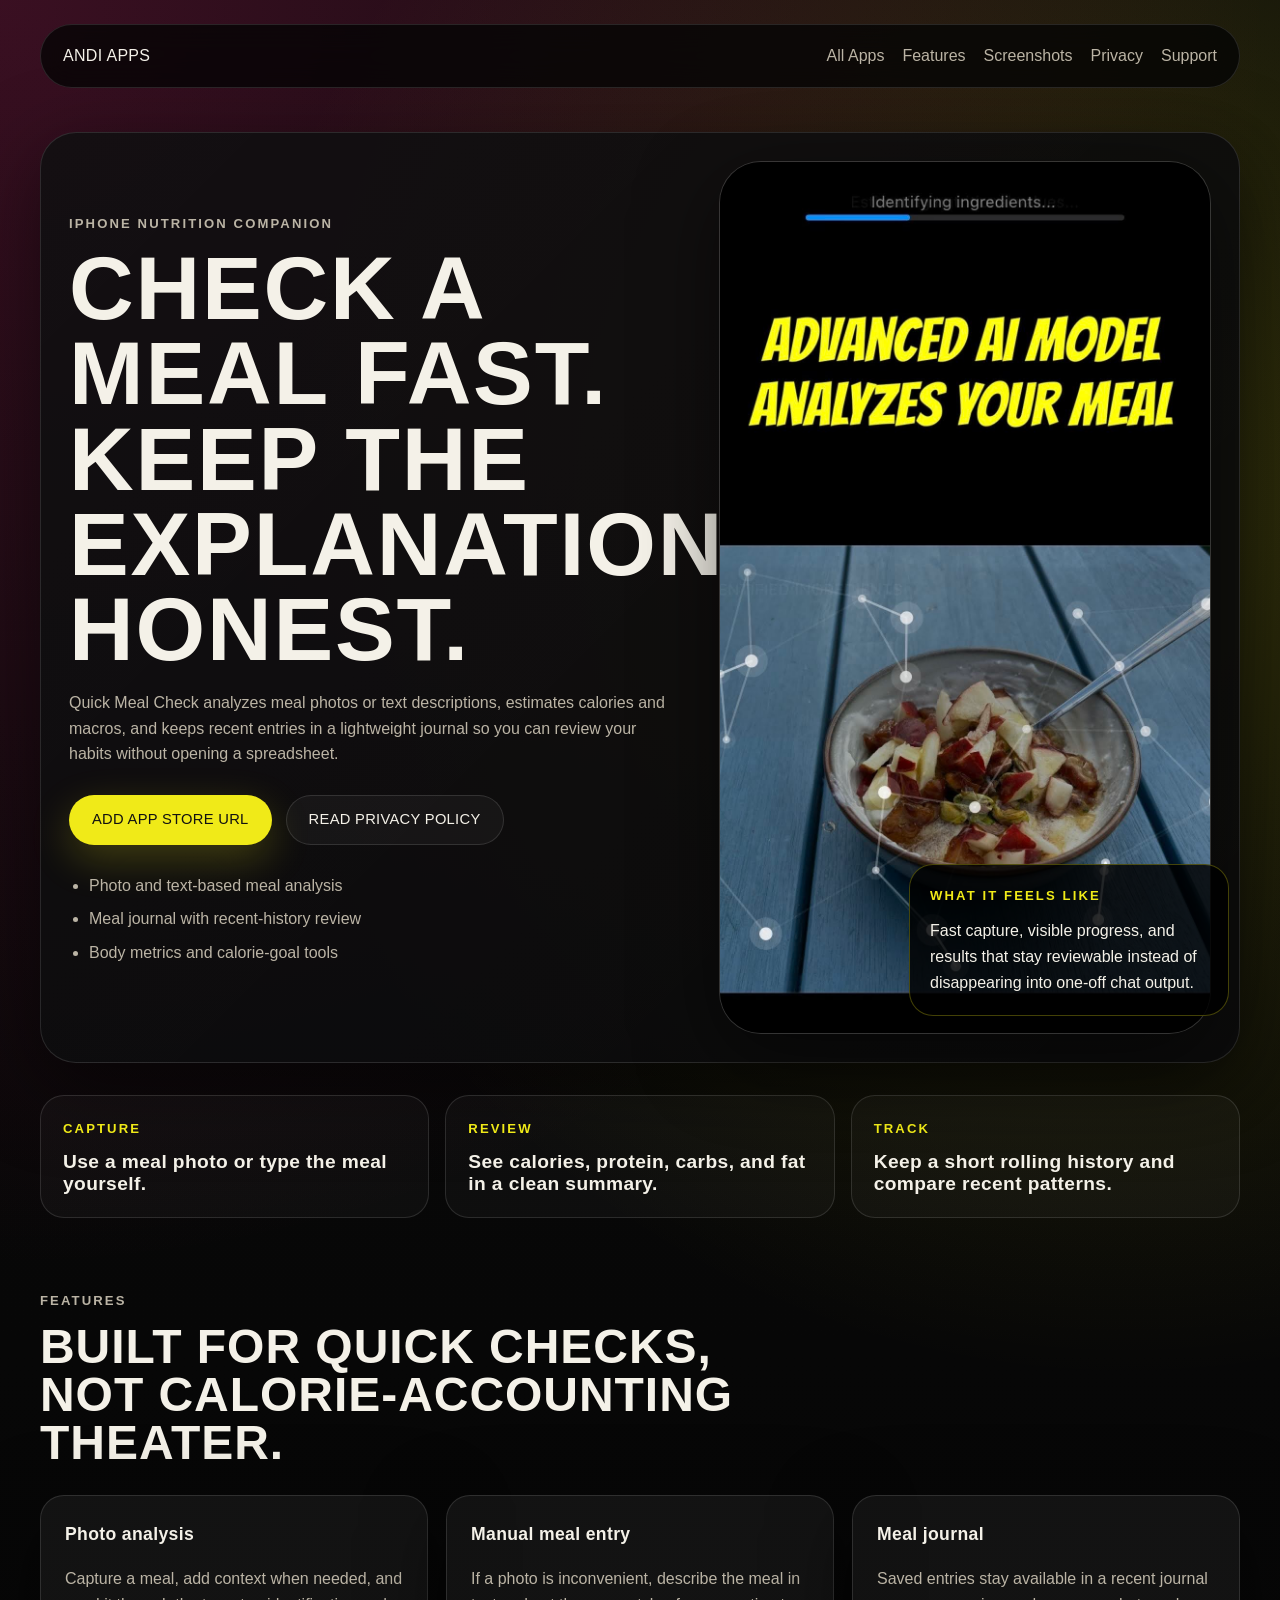
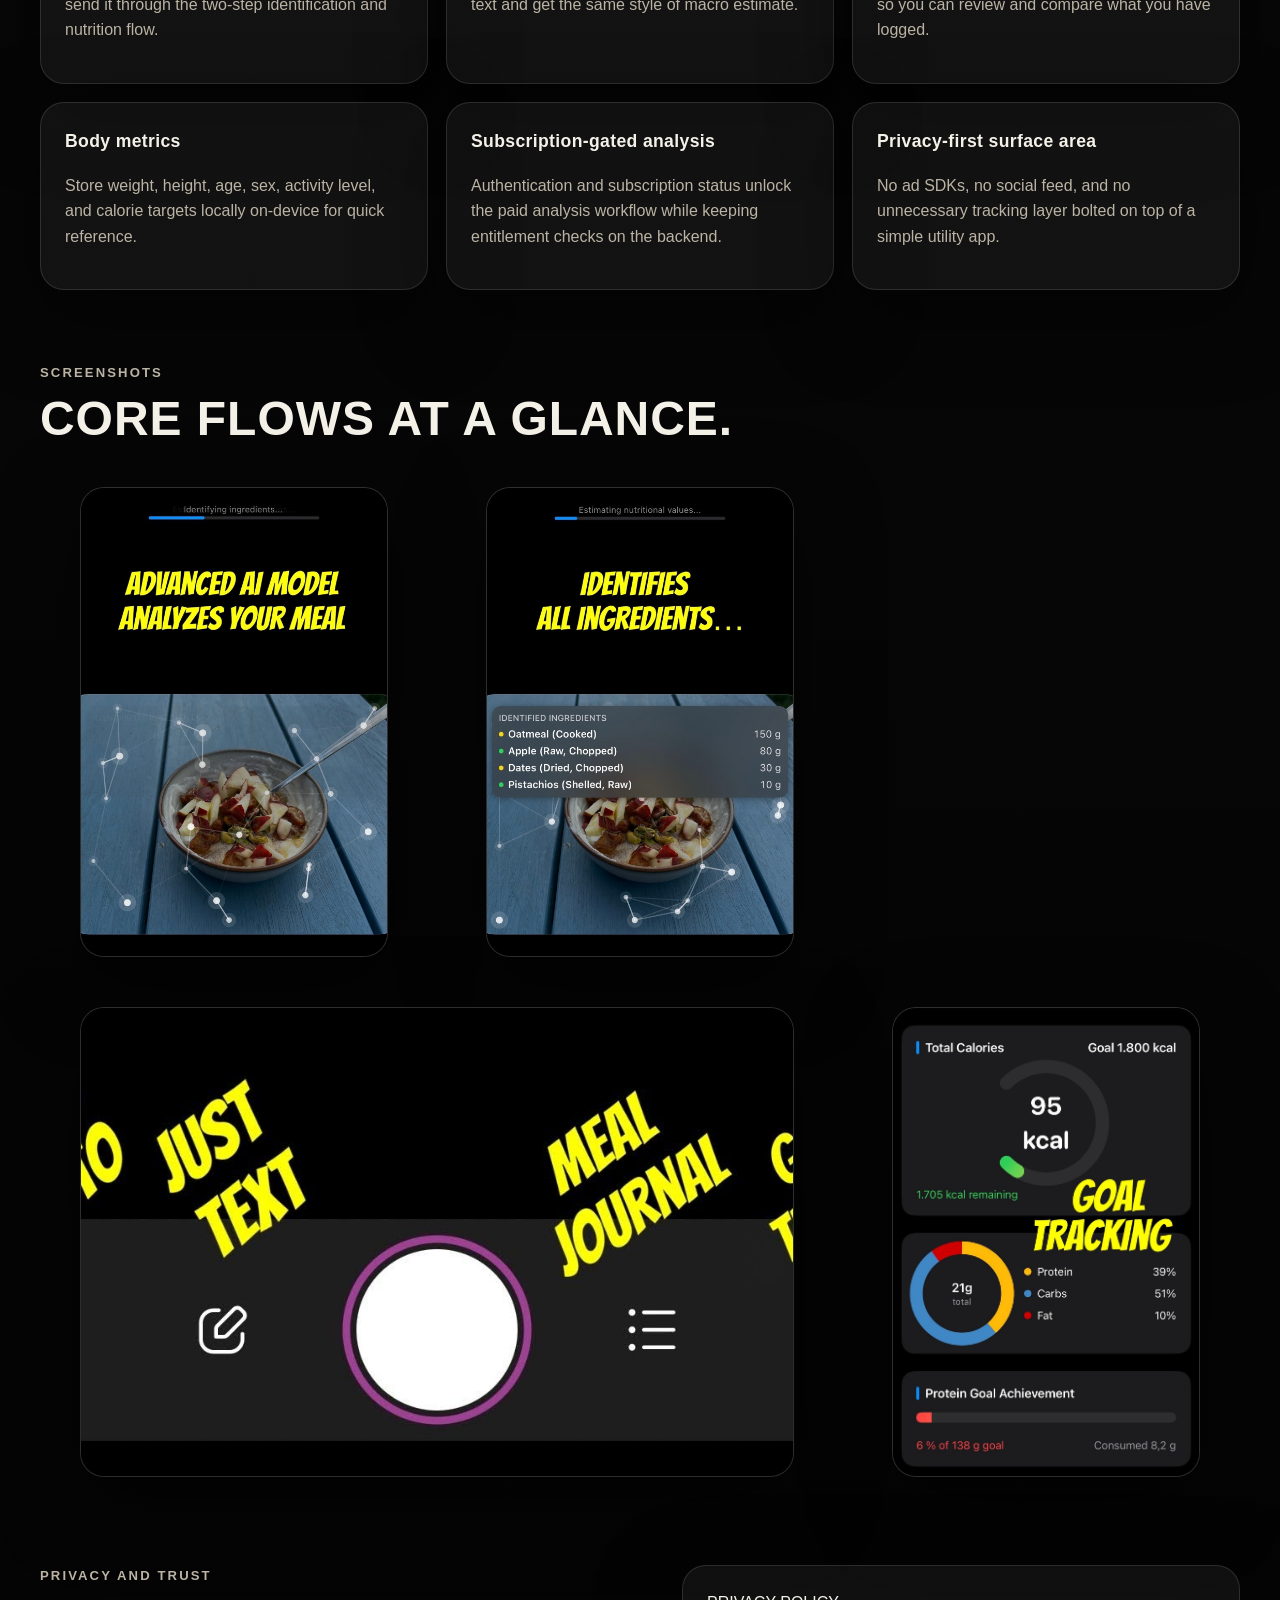
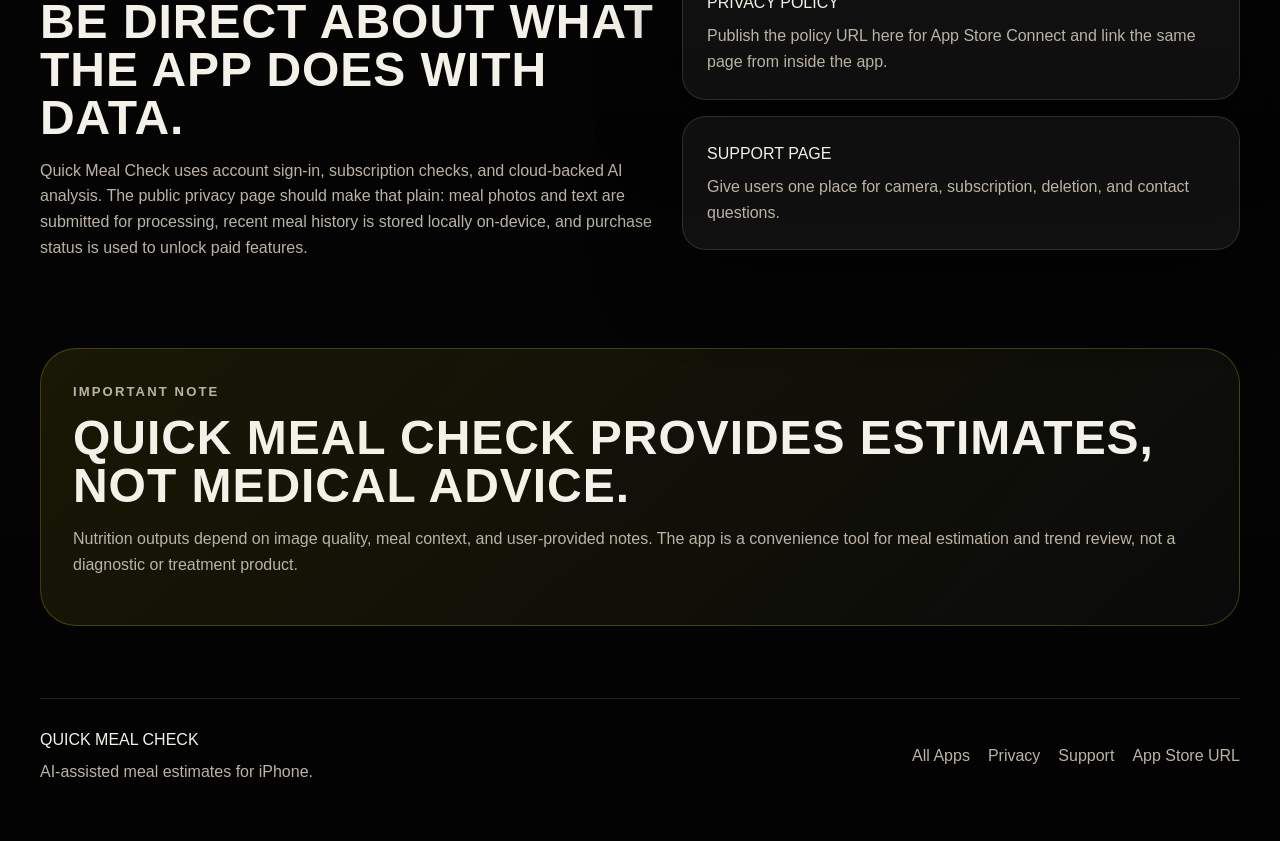
==== apps/quickmealcheck/index.html @ b5a84b5f "Reorganize site into multi-app structure" ====
<!DOCTYPE html>
<html lang="en">
<head>
    <meta charset="utf-8">
    <meta name="viewport" content="width=device-width, initial-scale=1">
    <title>Quick Meal Check</title>
    <meta name="description" content="Quick Meal Check helps you estimate calories and macros from meal photos or text, then review trends in one place.">
    <link rel="stylesheet" href="../../styles/global.css">
</head>
<body>
    <!-- Replace the placeholder App Store URL and support email before publishing. -->
    <div class="site-shell">
        <header class="site-header">
            <a class="wordmark" href="../../index.html">Andi Apps</a>
            <nav class="site-nav" aria-label="Primary">
                <a href="../../index.html">All Apps</a>
                <a href="#features">Features</a>
                <a href="#screenshots">Screenshots</a>
                <a href="privacy.html">Privacy</a>
                <a href="support.html">Support</a>
            </nav>
        </header>

        <main>
            <section class="hero">
                <div class="hero-copy">
                    <p class="eyebrow">iPhone nutrition companion</p>
                    <h1>Check a meal fast. Keep the explanation honest.</h1>
                    <p class="lede">
                        Quick Meal Check analyzes meal photos or text descriptions, estimates calories and macros,
                        and keeps recent entries in a lightweight journal so you can review your habits without
                        opening a spreadsheet.
                    </p>
                    <div class="hero-actions">
                        <a class="button button-primary" href="#">Add App Store URL</a>
                        <a class="button button-secondary" href="privacy.html">Read Privacy Policy</a>
                    </div>
                    <ul class="hero-notes">
                        <li>Photo and text-based meal analysis</li>
                        <li>Meal journal with recent-history review</li>
                        <li>Body metrics and calorie-goal tools</li>
                    </ul>
                </div>

                <div class="hero-visual">
                    <div class="phone-frame">
                        <img src="assets/screenshots/hero-analysis.jpg" alt="Quick Meal Check analysis screen showing a meal photo and AI meal-analysis overlay.">
                    </div>
                    <div class="callout-card">
                        <p class="callout-label">What it feels like</p>
                        <p class="callout-text">Fast capture, visible progress, and results that stay reviewable instead of disappearing into one-off chat output.</p>
                    </div>
                </div>
            </section>

            <section class="feature-strip" aria-label="Highlights">
                <article>
                    <p class="feature-kicker">Capture</p>
                    <h2>Use a meal photo or type the meal yourself.</h2>
                </article>
                <article>
                    <p class="feature-kicker">Review</p>
                    <h2>See calories, protein, carbs, and fat in a clean summary.</h2>
                </article>
                <article>
                    <p class="feature-kicker">Track</p>
                    <h2>Keep a short rolling history and compare recent patterns.</h2>
                </article>
            </section>

            <section class="section" id="features">
                <div class="section-heading">
                    <p class="eyebrow">Features</p>
                    <h2>Built for quick checks, not calorie-accounting theater.</h2>
                </div>

                <div class="card-grid">
                    <article class="feature-card">
                        <h3>Photo analysis</h3>
                        <p>Capture a meal, add context when needed, and send it through the two-step identification and nutrition flow.</p>
                    </article>
                    <article class="feature-card">
                        <h3>Manual meal entry</h3>
                        <p>If a photo is inconvenient, describe the meal in text and get the same style of macro estimate.</p>
                    </article>
                    <article class="feature-card">
                        <h3>Meal journal</h3>
                        <p>Saved entries stay available in a recent journal so you can review and compare what you have logged.</p>
                    </article>
                    <article class="feature-card">
                        <h3>Body metrics</h3>
                        <p>Store weight, height, age, sex, activity level, and calorie targets locally on-device for quick reference.</p>
                    </article>
                    <article class="feature-card">
                        <h3>Subscription-gated analysis</h3>
                        <p>Authentication and subscription status unlock the paid analysis workflow while keeping entitlement checks on the backend.</p>
                    </article>
                    <article class="feature-card">
                        <h3>Privacy-first surface area</h3>
                        <p>No ad SDKs, no social feed, and no unnecessary tracking layer bolted on top of a simple utility app.</p>
                    </article>
                </div>
            </section>

            <section class="section" id="screenshots">
                <div class="section-heading">
                    <p class="eyebrow">Screenshots</p>
                    <h2>Core flows at a glance.</h2>
                </div>

                <div class="gallery-grid">
                    <figure class="gallery-card gallery-card-tall">
                        <img src="assets/screenshots/hero-analysis.jpg" alt="Meal analysis progress and hero visualization inside Quick Meal Check.">
                        <figcaption>Analysis screen with progress feedback and visual meal overlay.</figcaption>
                    </figure>
                    <figure class="gallery-card gallery-card-tall">
                        <img src="assets/screenshots/analysis-detail.jpg" alt="Nutrition detail screen in Quick Meal Check.">
                        <figcaption>Detailed results view for calories and macro estimates.</figcaption>
                    </figure>
                    <figure class="gallery-card gallery-card-wide">
                        <img src="assets/screenshots/journal-view.jpg" alt="Meal journal screen in Quick Meal Check.">
                        <figcaption>Recent entries stay reviewable in the meal journal.</figcaption>
                    </figure>
                    <figure class="gallery-card gallery-card-tall">
                        <img src="assets/screenshots/body-metrics.jpg" alt="Body metrics settings screen in Quick Meal Check.">
                        <figcaption>Local body-metrics tools for BMI, BMR, and calorie goals.</figcaption>
                    </figure>
                </div>
            </section>

            <section class="section section-split">
                <div>
                    <p class="eyebrow">Privacy and trust</p>
                    <h2>Be direct about what the app does with data.</h2>
                    <p>
                        Quick Meal Check uses account sign-in, subscription checks, and cloud-backed AI analysis.
                        The public privacy page should make that plain: meal photos and text are submitted for
                        processing, recent meal history is stored locally on-device, and purchase status is used
                        to unlock paid features.
                    </p>
                </div>
                <div class="stacked-links">
                    <a class="link-tile" href="privacy.html">
                        <span class="link-tile-label">Privacy policy</span>
                        <span class="link-tile-text">Publish the policy URL here for App Store Connect and link the same page from inside the app.</span>
                    </a>
                    <a class="link-tile" href="support.html">
                        <span class="link-tile-label">Support page</span>
                        <span class="link-tile-text">Give users one place for camera, subscription, deletion, and contact questions.</span>
                    </a>
                </div>
            </section>

            <section class="section disclaimer-section">
                <p class="eyebrow">Important note</p>
                <h2>Quick Meal Check provides estimates, not medical advice.</h2>
                <p>
                    Nutrition outputs depend on image quality, meal context, and user-provided notes. The app is a
                    convenience tool for meal estimation and trend review, not a diagnostic or treatment product.
                </p>
            </section>
        </main>

        <footer class="site-footer">
            <div>
                <p class="footer-title">Quick Meal Check</p>
                <p class="footer-copy">AI-assisted meal estimates for iPhone.</p>
            </div>
            <div class="footer-links">
                <a href="../../index.html">All Apps</a>
                <a href="privacy.html">Privacy</a>
                <a href="support.html">Support</a>
                <a href="#">App Store URL</a>
            </div>
        </footer>
    </div>
</body>
</html>
---- styles/global.css ----
:root {
    --bg: #050505;
    --bg-elevated: #0f0f10;
    --panel: rgba(255, 255, 255, 0.05);
    --text: #f4f1e8;
    --muted: #bbb4a5;
    --line: rgba(255, 255, 255, 0.12);
    --accent: #f0ea18;
    --accent-soft: rgba(240, 234, 24, 0.18);
    --pink: #e8267a;
    --shadow: 0 24px 80px rgba(0, 0, 0, 0.5);
    --radius-xl: 36px;
    --radius-lg: 24px;
    --max-width: 1200px;
}

*,
*::before,
*::after {
    box-sizing: border-box;
}

html {
    scroll-behavior: smooth;
}

body {
    margin: 0;
    min-width: 320px;
    color: var(--text);
    background:
        radial-gradient(circle at top left, rgba(232, 38, 122, 0.22), transparent 30%),
        radial-gradient(circle at 88% 12%, rgba(240, 234, 24, 0.18), transparent 24%),
        linear-gradient(180deg, #090909 0%, #030303 100%);
    font: 400 16px/1.6 "Avenir Next", "Segoe UI", sans-serif;
}

img {
    display: block;
    max-width: 100%;
}

a {
    color: inherit;
    text-decoration: none;
}

code {
    font-size: 0.92em;
}

.site-shell {
    width: min(calc(100% - 32px), var(--max-width));
    margin: 0 auto;
    padding: 24px 0 56px;
}

.site-shell-legal {
    width: min(calc(100% - 32px), 1320px);
}

.site-header,
.site-footer {
    display: flex;
    align-items: center;
    justify-content: space-between;
    gap: 20px;
}

.site-header {
    position: sticky;
    top: 0;
    z-index: 10;
    margin-bottom: 44px;
    padding: 18px 22px;
    border: 1px solid var(--line);
    border-radius: 999px;
    background: rgba(5, 5, 5, 0.78);
    backdrop-filter: blur(16px);
}

.wordmark,
h1,
h2,
h3,
.button {
    font-family: "Arial Black", "Avenir Next Condensed", "Franklin Gothic Heavy", sans-serif;
    letter-spacing: 0.02em;
}

.wordmark {
    font-size: 1rem;
    text-transform: uppercase;
}

.site-nav,
.footer-links {
    display: flex;
    flex-wrap: wrap;
    gap: 18px;
    color: var(--muted);
}

.site-nav {
    justify-content: flex-end;
}

.site-nav a:hover,
.site-nav a[aria-current="page"],
.footer-links a:hover,
.link-tile:hover {
    color: var(--accent);
}

.hero {
    display: grid;
    grid-template-columns: minmax(0, 1.1fr) minmax(320px, 0.9fr);
    gap: 48px;
    align-items: center;
    margin-bottom: 32px;
    padding: 28px;
    border: 1px solid var(--line);
    border-radius: var(--radius-xl);
    background:
        linear-gradient(135deg, rgba(255, 255, 255, 0.03), rgba(255, 255, 255, 0.01)),
        rgba(7, 7, 8, 0.88);
    box-shadow: var(--shadow);
}

.hero-compact {
    align-items: stretch;
}

.hero-copy h1,
.legal-sidebar h1,
.support-hero h1 {
    margin: 0 0 18px;
    font-size: clamp(2.8rem, 7vw, 5.6rem);
    line-height: 0.95;
    text-transform: uppercase;
}

.eyebrow,
.feature-kicker,
.callout-label,
.legal-meta {
    margin: 0 0 12px;
    font-size: 0.82rem;
    font-weight: 700;
    letter-spacing: 0.16em;
    text-transform: uppercase;
    color: var(--accent);
}

.lede,
.hero-copy p,
.section p,
.legal-content p,
.faq-item p,
.contact-card p,
.app-card p,
.hero-panel p {
    color: var(--muted);
}

.hero-actions,
.support-actions,
.card-actions {
    display: flex;
    flex-wrap: wrap;
    gap: 14px;
    margin: 28px 0;
}

.button {
    display: inline-flex;
    align-items: center;
    justify-content: center;
    min-height: 50px;
    padding: 0 22px;
    border-radius: 999px;
    border: 1px solid transparent;
    text-transform: uppercase;
    font-size: 0.92rem;
}

.button-primary {
    color: #111;
    background: var(--accent);
    box-shadow: 0 14px 40px rgba(240, 234, 24, 0.22);
}

.button-primary:hover {
    background: #fff56a;
}

.button-secondary {
    border-color: var(--line);
    background: rgba(255, 255, 255, 0.04);
}

.button-secondary:hover {
    border-color: var(--accent-soft);
    background: rgba(255, 255, 255, 0.08);
}

.hero-notes,
.legal-content ul {
    padding-left: 20px;
}

.hero-notes li,
.legal-content li {
    margin-bottom: 8px;
    color: var(--muted);
}

.hero-visual {
    position: relative;
}

.hero-panel,
.phone-frame,
.gallery-card,
.contact-card,
.feature-card,
.faq-item,
.link-tile,
.app-card {
    border: 1px solid var(--line);
    background: var(--panel);
    box-shadow: var(--shadow);
}

.hero-panel,
.feature-card,
.faq-item,
.contact-card,
.link-tile,
.app-card {
    border-radius: var(--radius-lg);
    padding: 24px;
}

.phone-frame {
    overflow: hidden;
    border-radius: 42px;
}

.phone-frame img {
    width: 100%;
    aspect-ratio: 9 / 16;
    object-fit: cover;
}

.callout-card {
    position: absolute;
    right: -18px;
    bottom: 18px;
    width: min(320px, 72%);
    padding: 20px;
    border: 1px solid rgba(240, 234, 24, 0.28);
    border-radius: var(--radius-lg);
    background: rgba(0, 0, 0, 0.82);
}

.callout-text {
    margin: 0;
    color: var(--text);
}

.feature-strip,
.card-grid,
.gallery-grid,
.section-split,
.support-layout,
.app-directory,
.app-card {
    display: grid;
}

.feature-strip {
    grid-template-columns: repeat(3, minmax(0, 1fr));
    gap: 16px;
    margin: 28px 0 64px;
}

.feature-strip article {
    padding: 22px;
    border: 1px solid var(--line);
    border-radius: var(--radius-lg);
    background: rgba(255, 255, 255, 0.03);
}

.feature-strip h2 {
    margin: 0;
    font-size: 1.2rem;
    line-height: 1.15;
}

.section {
    margin-top: 72px;
}

.section-heading {
    max-width: 760px;
    margin-bottom: 28px;
}

.section-heading h2,
.section-split h2,
.disclaimer-section h2,
.faq-item h3,
.contact-card strong,
.app-card h3 {
    margin: 0 0 12px;
}

.section-heading h2,
.section-split h2,
.disclaimer-section h2 {
    font-size: clamp(2rem, 4vw, 3rem);
    text-transform: uppercase;
    line-height: 1;
}

.card-grid {
    grid-template-columns: repeat(3, minmax(0, 1fr));
    gap: 18px;
}

.feature-card h3,
.faq-item h3 {
    margin-top: 0;
    font-size: 1.1rem;
}

.gallery-grid {
    grid-template-columns: repeat(12, minmax(0, 1fr));
    gap: 18px;
}

.gallery-card {
    overflow: hidden;
    border-radius: var(--radius-lg);
}

.gallery-card img {
    width: 100%;
    height: 100%;
    object-fit: cover;
}

.gallery-card figcaption {
    padding: 16px 18px 18px;
    color: var(--muted);
}

.gallery-card-tall {
    grid-column: span 4;
}

.gallery-card-wide {
    grid-column: span 8;
}

.gallery-card-wide img {
    aspect-ratio: 16 / 9;
}

.gallery-card-tall img {
    aspect-ratio: 4 / 5;
}

.section-split {
    grid-template-columns: minmax(0, 1fr) minmax(320px, 0.9fr);
    gap: 22px;
    align-items: start;
}

.stacked-links {
    display: grid;
    gap: 16px;
}

.link-tile {
    display: block;
}

.link-tile-static {
    cursor: default;
}

.link-tile-label {
    display: block;
    margin-bottom: 8px;
    font-family: "Arial Black", "Avenir Next Condensed", "Franklin Gothic Heavy", sans-serif;
    text-transform: uppercase;
}

.link-tile-text {
    color: var(--muted);
}

.disclaimer-section {
    padding: 32px;
    border: 1px solid rgba(240, 234, 24, 0.22);
    border-radius: var(--radius-xl);
    background: linear-gradient(135deg, rgba(240, 234, 24, 0.09), rgba(255, 255, 255, 0.03));
}

.app-directory {
    gap: 18px;
}

.app-card {
    grid-template-columns: minmax(0, 1.15fr) minmax(260px, 0.85fr);
    gap: 28px;
    align-items: center;
}

.app-card-copy p {
    margin-top: 0;
}

.app-card-featured {
    background:
        linear-gradient(135deg, rgba(232, 38, 122, 0.1), rgba(255, 255, 255, 0.02)),
        var(--panel);
}

.app-card-visual {
    display: flex;
    justify-content: center;
}

.app-card-visual .phone-frame {
    width: min(100%, 320px);
}

.site-footer {
    margin-top: 72px;
    padding-top: 28px;
    border-top: 1px solid var(--line);
}

.footer-title {
    margin: 0 0 6px;
    font-family: "Arial Black", "Avenir Next Condensed", "Franklin Gothic Heavy", sans-serif;
    text-transform: uppercase;
}

.footer-copy {
    margin: 0;
    color: var(--muted);
}

.legal-layout {
    display: grid;
    grid-template-columns: minmax(260px, 0.9fr) minmax(0, 1.5fr);
    gap: 42px;
}

.legal-sidebar {
    position: sticky;
    top: 112px;
    align-self: start;
}

.legal-content section {
    margin-bottom: 42px;
    padding-bottom: 34px;
    border-bottom: 1px solid var(--line);
}

.legal-content h2 {
    margin-top: 0;
    margin-bottom: 14px;
    font-size: 1.5rem;
    text-transform: uppercase;
}

.legal-content h3 {
    margin-bottom: 8px;
    font-size: 1rem;
    text-transform: uppercase;
}

.legal-content a,
.faq-item a,
.contact-card a {
    color: var(--accent);
}

.support-layout {
    gap: 56px;
}

.support-hero {
    padding: 28px;
    border: 1px solid var(--line);
    border-radius: var(--radius-xl);
    background: linear-gradient(135deg, rgba(232, 38, 122, 0.14), rgba(255, 255, 255, 0.02));
}

.faq-list {
    display: grid;
    gap: 16px;
}

@media (max-width: 1080px) {
    .hero,
    .section-split,
    .legal-layout,
    .app-card {
        grid-template-columns: 1fr;
    }

    .feature-strip,
    .card-grid {
        grid-template-columns: repeat(2, minmax(0, 1fr));
    }

    .gallery-card-tall {
        grid-column: span 6;
    }

    .gallery-card-wide {
        grid-column: span 12;
    }

    .legal-sidebar {
        position: static;
    }
}

@media (max-width: 720px) {
    .site-shell,
    .site-shell-legal {
        width: min(calc(100% - 20px), var(--max-width));
        padding-top: 16px;
    }

    .site-header,
    .site-footer {
        flex-direction: column;
        align-items: flex-start;
    }

    .hero,
    .support-hero,
    .disclaimer-section,
    .hero-panel,
    .app-card {
        padding: 22px;
    }

    .hero-copy h1,
    .legal-sidebar h1,
    .support-hero h1 {
        font-size: clamp(2.4rem, 14vw, 4rem);
    }

    .feature-strip,
    .card-grid {
        grid-template-columns: 1fr;
    }

    .gallery-card-tall,
    .gallery-card-wide {
        grid-column: span 12;
    }

    .callout-card {
        position: static;
        width: auto;
        margin-top: 18px;
    }
}
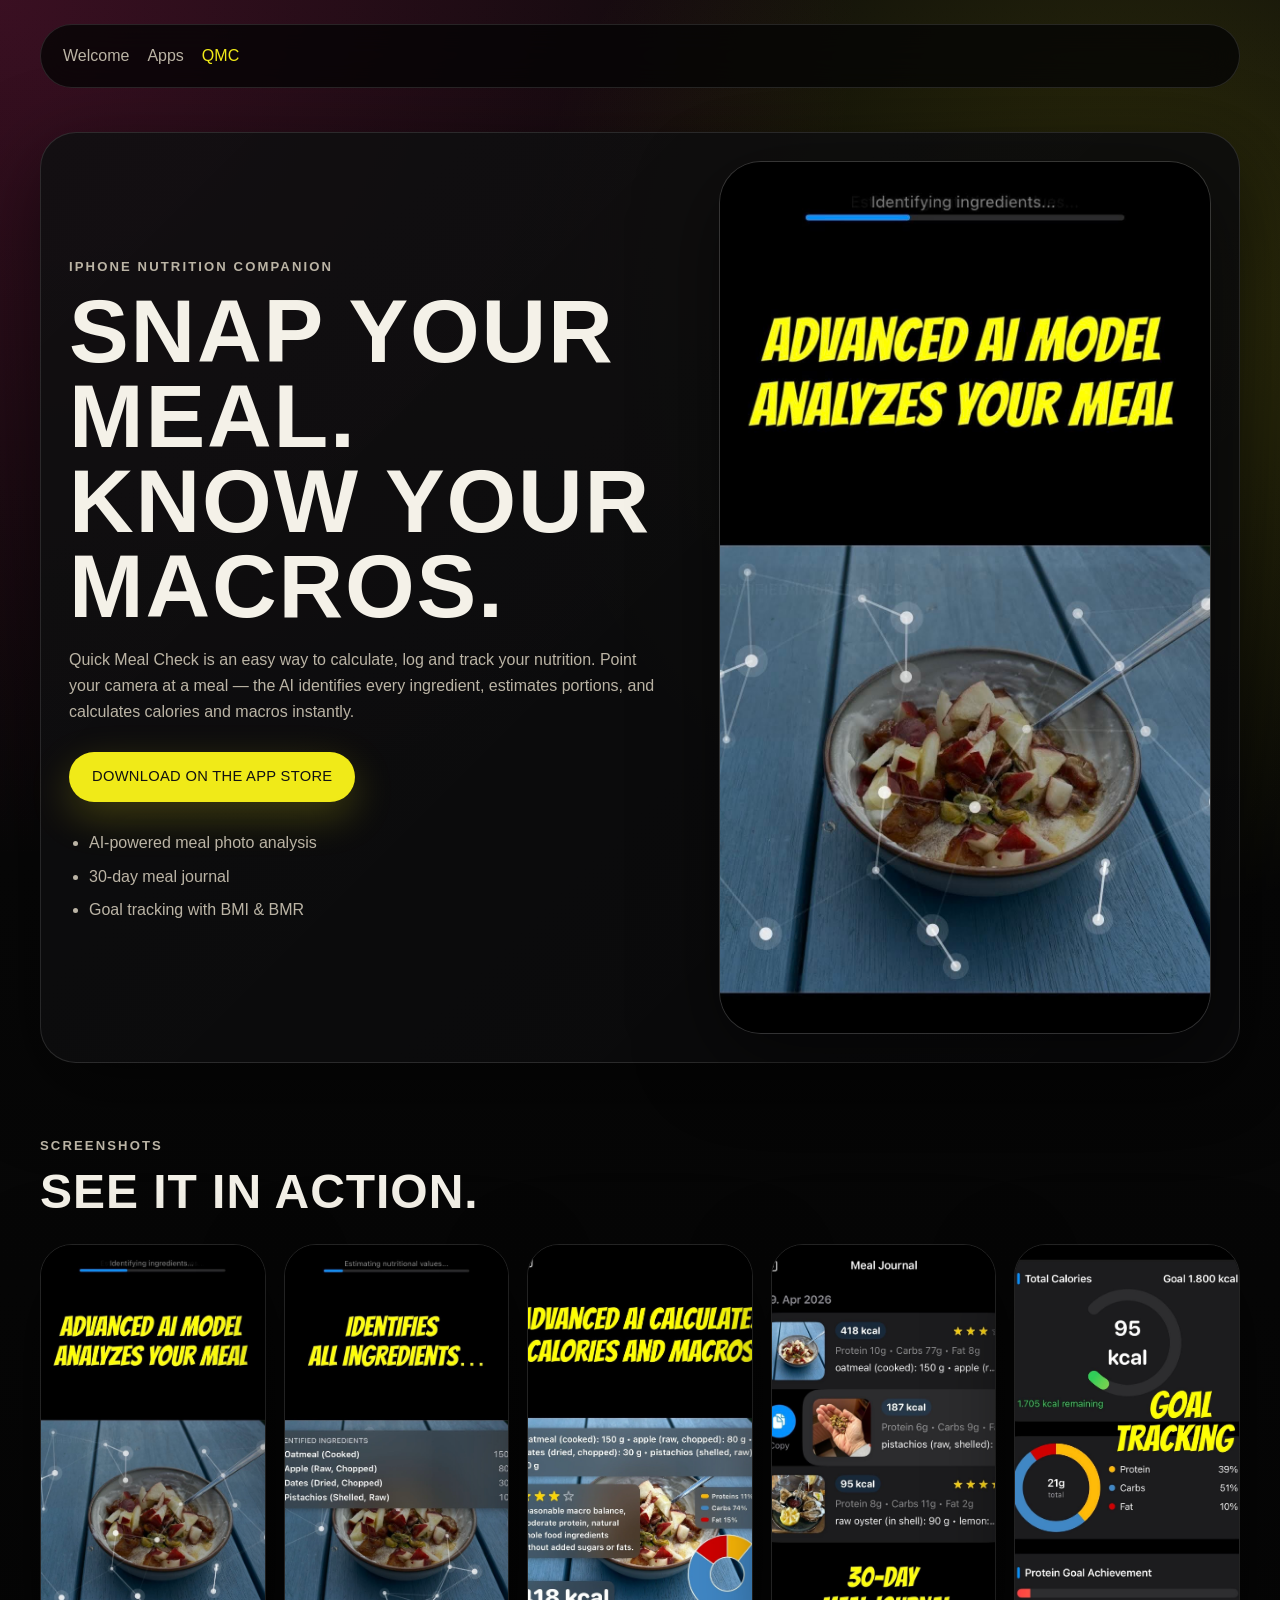
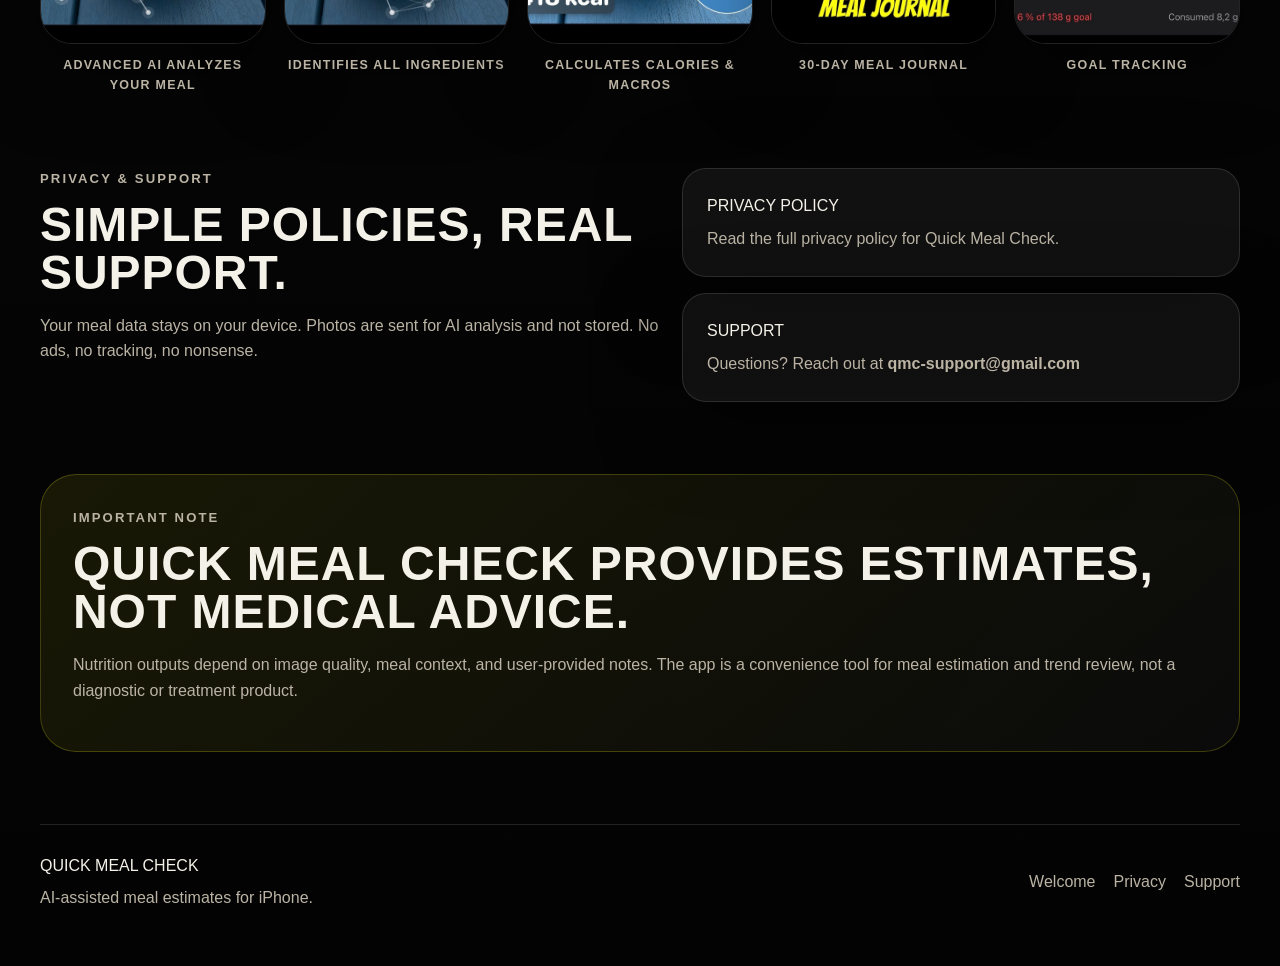
==== commit e8cbb0fe: "Redesign site to match sketch — personal welcome page and bold QMC page - Root: personal welcome mes" ====
--- a/apps/quickmealcheck/index.html
+++ b/apps/quickmealcheck/index.html
@@ -4,20 +4,17 @@
     <meta charset="utf-8">
     <meta name="viewport" content="width=device-width, initial-scale=1">
     <title>Quick Meal Check</title>
-    <meta name="description" content="Quick Meal Check helps you estimate calories and macros from meal photos or text, then review trends in one place.">
+    <meta name="description" content="Quick Meal Check — easy way to calculate, log and track your nutrition. AI-powered meal analysis for iPhone.">
     <link rel="stylesheet" href="../../styles/global.css">
 </head>
 <body>
-    <!-- Replace the placeholder App Store URL and support email before publishing. -->
     <div class="site-shell">
         <header class="site-header">
-            <a class="wordmark" href="../../index.html">Andi Apps</a>
+            
             <nav class="site-nav" aria-label="Primary">
-                <a href="../../index.html">All Apps</a>
-                <a href="#features">Features</a>
-                <a href="#screenshots">Screenshots</a>
-                <a href="privacy.html">Privacy</a>
-                <a href="support.html">Support</a>
+                <a href="../../index.html">Welcome</a>
+                <a href="../../index.html#apps">Apps</a>
+                <a href="index.html" aria-current="page">QMC</a>
             </nav>
         </header>
 
@@ -25,128 +22,84 @@
             <section class="hero">
                 <div class="hero-copy">
                     <p class="eyebrow">iPhone nutrition companion</p>
-                    <h1>Check a meal fast. Keep the explanation honest.</h1>
+                    <h1>Snap your meal.<br>Know your macros.</h1>
                     <p class="lede">
-                        Quick Meal Check analyzes meal photos or text descriptions, estimates calories and macros,
-                        and keeps recent entries in a lightweight journal so you can review your habits without
-                        opening a spreadsheet.
+                        Quick Meal Check is an easy way to calculate, log and track your nutrition.
+                        Point your camera at a meal — the AI identifies every ingredient, estimates
+                        portions, and calculates calories and macros instantly.
                     </p>
                     <div class="hero-actions">
-                        <a class="button button-primary" href="#">Add App Store URL</a>
-                        <a class="button button-secondary" href="privacy.html">Read Privacy Policy</a>
+                        <a class="button button-primary" href="#">Download on the App Store</a>
                     </div>
                     <ul class="hero-notes">
-                        <li>Photo and text-based meal analysis</li>
-                        <li>Meal journal with recent-history review</li>
-                        <li>Body metrics and calorie-goal tools</li>
+                        <li>AI-powered meal photo analysis</li>
+                        <li>30-day meal journal</li>
+                        <li>Goal tracking with BMI &amp; BMR</li>
                     </ul>
                 </div>
-
                 <div class="hero-visual">
                     <div class="phone-frame">
-                        <img src="assets/screenshots/hero-analysis.jpg" alt="Quick Meal Check analysis screen showing a meal photo and AI meal-analysis overlay.">
+                        <img src="assets/screenshots/ai-analyzing.jpg" alt="Quick Meal Check AI analyzing a meal photo.">
                     </div>
-                    <div class="callout-card">
-                        <p class="callout-label">What it feels like</p>
-                        <p class="callout-text">Fast capture, visible progress, and results that stay reviewable instead of disappearing into one-off chat output.</p>
-                    </div>
-                </div>
-            </section>
-
-            <section class="feature-strip" aria-label="Highlights">
-                <article>
-                    <p class="feature-kicker">Capture</p>
-                    <h2>Use a meal photo or type the meal yourself.</h2>
-                </article>
-                <article>
-                    <p class="feature-kicker">Review</p>
-                    <h2>See calories, protein, carbs, and fat in a clean summary.</h2>
-                </article>
-                <article>
-                    <p class="feature-kicker">Track</p>
-                    <h2>Keep a short rolling history and compare recent patterns.</h2>
-                </article>
-            </section>
-
-            <section class="section" id="features">
-                <div class="section-heading">
-                    <p class="eyebrow">Features</p>
-                    <h2>Built for quick checks, not calorie-accounting theater.</h2>
-                </div>
-
-                <div class="card-grid">
-                    <article class="feature-card">
-                        <h3>Photo analysis</h3>
-                        <p>Capture a meal, add context when needed, and send it through the two-step identification and nutrition flow.</p>
-                    </article>
-                    <article class="feature-card">
-                        <h3>Manual meal entry</h3>
-                        <p>If a photo is inconvenient, describe the meal in text and get the same style of macro estimate.</p>
-                    </article>
-                    <article class="feature-card">
-                        <h3>Meal journal</h3>
-                        <p>Saved entries stay available in a recent journal so you can review and compare what you have logged.</p>
-                    </article>
-                    <article class="feature-card">
-                        <h3>Body metrics</h3>
-                        <p>Store weight, height, age, sex, activity level, and calorie targets locally on-device for quick reference.</p>
-                    </article>
-                    <article class="feature-card">
-                        <h3>Subscription-gated analysis</h3>
-                        <p>Authentication and subscription status unlock the paid analysis workflow while keeping entitlement checks on the backend.</p>
-                    </article>
-                    <article class="feature-card">
-                        <h3>Privacy-first surface area</h3>
-                        <p>No ad SDKs, no social feed, and no unnecessary tracking layer bolted on top of a simple utility app.</p>
-                    </article>
                 </div>
             </section>
 
             <section class="section" id="screenshots">
                 <div class="section-heading">
                     <p class="eyebrow">Screenshots</p>
-                    <h2>Core flows at a glance.</h2>
+                    <h2>See it in action.</h2>
                 </div>
-
-                <div class="gallery-grid">
-                    <figure class="gallery-card gallery-card-tall">
-                        <img src="assets/screenshots/hero-analysis.jpg" alt="Meal analysis progress and hero visualization inside Quick Meal Check.">
-                        <figcaption>Analysis screen with progress feedback and visual meal overlay.</figcaption>
+                <div class="screenshots-grid">
+                    <figure class="screenshot-card">
+                        <div class="screenshot-img-wrap">
+                            <img src="assets/screenshots/ai-analyzing.jpg" alt="AI analyzing a meal photo.">
+                        </div>
+                        <figcaption>Advanced AI analyzes your meal</figcaption>
                     </figure>
-                    <figure class="gallery-card gallery-card-tall">
-                        <img src="assets/screenshots/analysis-detail.jpg" alt="Nutrition detail screen in Quick Meal Check.">
-                        <figcaption>Detailed results view for calories and macro estimates.</figcaption>
+                    <figure class="screenshot-card">
+                        <div class="screenshot-img-wrap">
+                            <img src="assets/screenshots/ingredients.jpg" alt="Ingredient identification screen.">
+                        </div>
+                        <figcaption>Identifies all ingredients</figcaption>
                     </figure>
-                    <figure class="gallery-card gallery-card-wide">
-                        <img src="assets/screenshots/journal-view.jpg" alt="Meal journal screen in Quick Meal Check.">
-                        <figcaption>Recent entries stay reviewable in the meal journal.</figcaption>
+                    <figure class="screenshot-card">
+                        <div class="screenshot-img-wrap">
+                            <img src="assets/screenshots/calories-macros.jpg" alt="Calories and macros result screen.">
+                        </div>
+                        <figcaption>Calculates calories &amp; macros</figcaption>
                     </figure>
-                    <figure class="gallery-card gallery-card-tall">
-                        <img src="assets/screenshots/body-metrics.jpg" alt="Body metrics settings screen in Quick Meal Check.">
-                        <figcaption>Local body-metrics tools for BMI, BMR, and calorie goals.</figcaption>
+                    <figure class="screenshot-card">
+                        <div class="screenshot-img-wrap">
+                            <img src="assets/screenshots/meal-journal.jpg" alt="30-day meal journal screen.">
+                        </div>
+                        <figcaption>30-day meal journal</figcaption>
+                    </figure>
+                    <figure class="screenshot-card">
+                        <div class="screenshot-img-wrap">
+                            <img src="assets/screenshots/goal-tracking.jpg" alt="Goal tracking screen.">
+                        </div>
+                        <figcaption>Goal tracking</figcaption>
                     </figure>
                 </div>
             </section>
 
             <section class="section section-split">
                 <div>
-                    <p class="eyebrow">Privacy and trust</p>
-                    <h2>Be direct about what the app does with data.</h2>
+                    <p class="eyebrow">Privacy &amp; support</p>
+                    <h2>Simple policies, real support.</h2>
                     <p>
-                        Quick Meal Check uses account sign-in, subscription checks, and cloud-backed AI analysis.
-                        The public privacy page should make that plain: meal photos and text are submitted for
-                        processing, recent meal history is stored locally on-device, and purchase status is used
-                        to unlock paid features.
+                        Your meal data stays on your device. Photos are sent for AI analysis and not
+                        stored. No ads, no tracking, no nonsense.
                     </p>
                 </div>
                 <div class="stacked-links">
                     <a class="link-tile" href="privacy.html">
                         <span class="link-tile-label">Privacy policy</span>
-                        <span class="link-tile-text">Publish the policy URL here for App Store Connect and link the same page from inside the app.</span>
+                        <span class="link-tile-text">Read the full privacy policy for Quick Meal Check.</span>
                     </a>
                     <a class="link-tile" href="support.html">
-                        <span class="link-tile-label">Support page</span>
-                        <span class="link-tile-text">Give users one place for camera, subscription, deletion, and contact questions.</span>
+                        <span class="link-tile-label">Support</span>
+                        <span class="link-tile-text">Questions? Reach out at <strong>qmc-support@gmail.com</strong></span>
                     </a>
                 </div>
             </section>
@@ -155,8 +108,9 @@
                 <p class="eyebrow">Important note</p>
                 <h2>Quick Meal Check provides estimates, not medical advice.</h2>
                 <p>
-                    Nutrition outputs depend on image quality, meal context, and user-provided notes. The app is a
-                    convenience tool for meal estimation and trend review, not a diagnostic or treatment product.
+                    Nutrition outputs depend on image quality, meal context, and user-provided notes.
+                    The app is a convenience tool for meal estimation and trend review, not a diagnostic
+                    or treatment product.
                 </p>
             </section>
         </main>
@@ -167,10 +121,9 @@
                 <p class="footer-copy">AI-assisted meal estimates for iPhone.</p>
             </div>
             <div class="footer-links">
-                <a href="../../index.html">All Apps</a>
+                <a href="../../index.html">Welcome</a>
                 <a href="privacy.html">Privacy</a>
                 <a href="support.html">Support</a>
-                <a href="#">App Store URL</a>
             </div>
         </footer>
     </div>
--- a/styles/global.css
+++ b/styles/global.css
@@ -496,6 +496,129 @@
     gap: 56px;
 }
 
+/* Welcome page */
+.welcome-hero {
+    display: grid;
+    grid-template-columns: auto 1fr;
+    gap: 48px;
+    align-items: center;
+    padding: 48px 0 64px;
+}
+
+.welcome-text {
+    max-width: 560px;
+}
+
+.welcome-body {
+    font-size: 1.2rem;
+    line-height: 1.7;
+    color: var(--muted);
+    margin: 0 0 28px;
+}
+
+.welcome-sign {
+    font-size: 1.1rem;
+    color: var(--muted);
+    margin: 0;
+    line-height: 1.4;
+}
+
+.welcome-sign em {
+    font-style: normal;
+    font-size: 2rem;
+    color: var(--text);
+    display: block;
+    margin-top: 2px;
+}
+
+.author-photo-wrap {
+    margin: 0;
+    flex-shrink: 0;
+}
+
+.author-photo {
+    width: 300px;
+    border-radius: var(--radius-xl);
+    border: 1px solid var(--line);
+    display: block;
+}
+
+.app-list {
+    border: 1px solid var(--line);
+    border-radius: var(--radius-lg);
+    overflow: hidden;
+}
+
+.app-list-item {
+    display: flex;
+    align-items: center;
+    gap: 16px;
+    padding: 24px 28px;
+    background: var(--panel);
+    transition: background 0.15s;
+}
+
+.app-list-item:hover {
+    background: rgba(255, 255, 255, 0.08);
+    color: var(--text);
+}
+
+.app-list-name {
+    display: block;
+    font-family: "Arial Black", "Avenir Next Condensed", "Franklin Gothic Heavy", sans-serif;
+    text-transform: uppercase;
+    margin-bottom: 4px;
+}
+
+.app-list-tagline {
+    color: var(--muted);
+    margin: 0;
+    font-size: 0.95rem;
+}
+
+.app-list-arrow {
+    margin-left: auto;
+    font-size: 1.4rem;
+    color: var(--accent);
+    flex-shrink: 0;
+}
+
+/* QMC screenshots grid */
+.screenshots-grid {
+    display: grid;
+    grid-template-columns: repeat(5, minmax(0, 1fr));
+    gap: 18px;
+    align-items: start;
+}
+
+.screenshot-card {
+    margin: 0;
+}
+
+.screenshot-img-wrap {
+    overflow: hidden;
+    border-radius: 32px;
+    border: 1px solid var(--line);
+    box-shadow: var(--shadow);
+}
+
+.screenshot-img-wrap img {
+    width: 100%;
+    aspect-ratio: 9 / 16;
+    object-fit: cover;
+    display: block;
+}
+
+.screenshot-card figcaption {
+    padding: 12px 4px 0;
+    font-size: 0.78rem;
+    font-weight: 700;
+    letter-spacing: 0.1em;
+    text-align: center;
+    color: var(--muted);
+    text-transform: uppercase;
+}
+
 .support-hero {
     padding: 28px;
     border: 1px solid var(--line);
@@ -532,6 +655,10 @@
     .legal-sidebar {
         position: static;
     }
+
+    .screenshots-grid {
+        grid-template-columns: repeat(3, minmax(0, 1fr));
+    }
 }
 
 @media (max-width: 720px) {
@@ -576,4 +703,19 @@
         width: auto;
         margin-top: 18px;
     }
-}
+
+    .welcome-hero {
+        grid-template-columns: 1fr;
+        padding: 32px 0 48px;
+        gap: 32px;
+    }
+
+    .author-photo {
+        width: 100%;
+        max-width: 320px;
+    }
+
+    .screenshots-grid {
+        grid-template-columns: repeat(2, minmax(0, 1fr));
+    }
+}
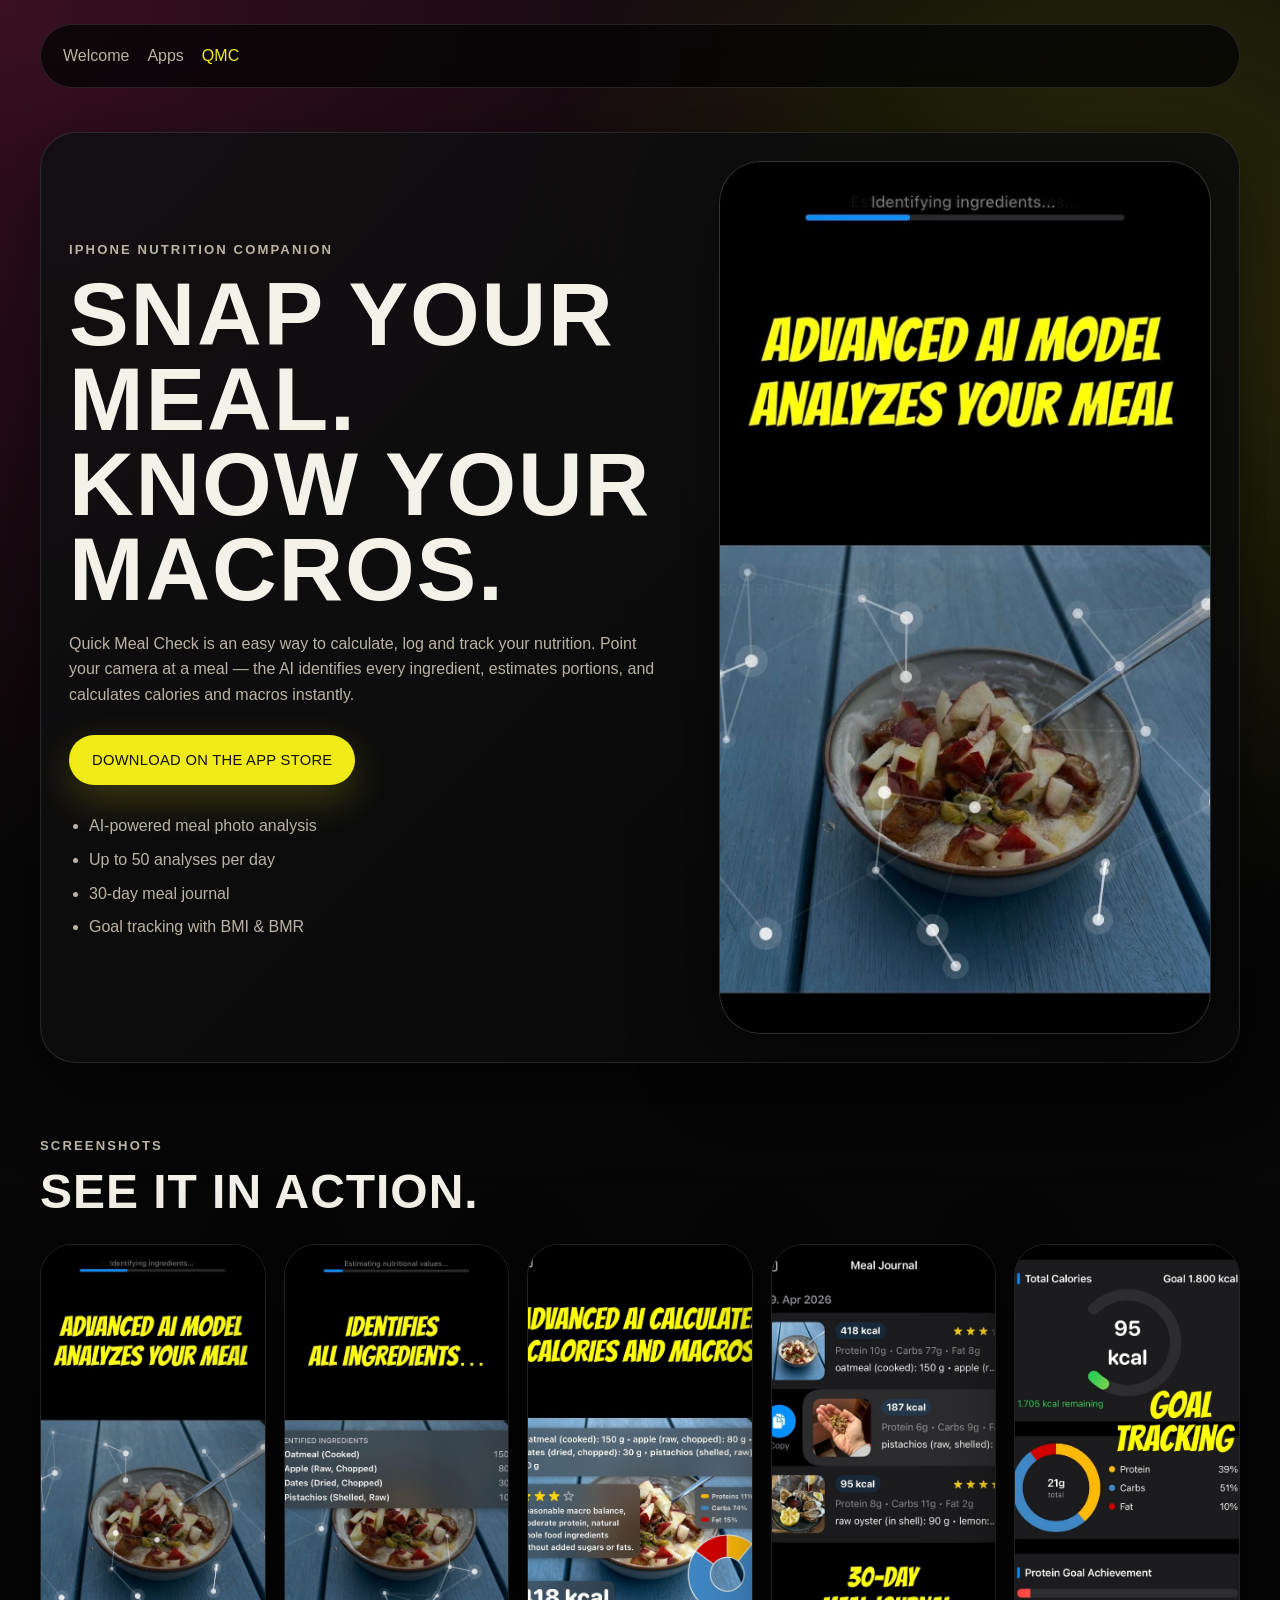
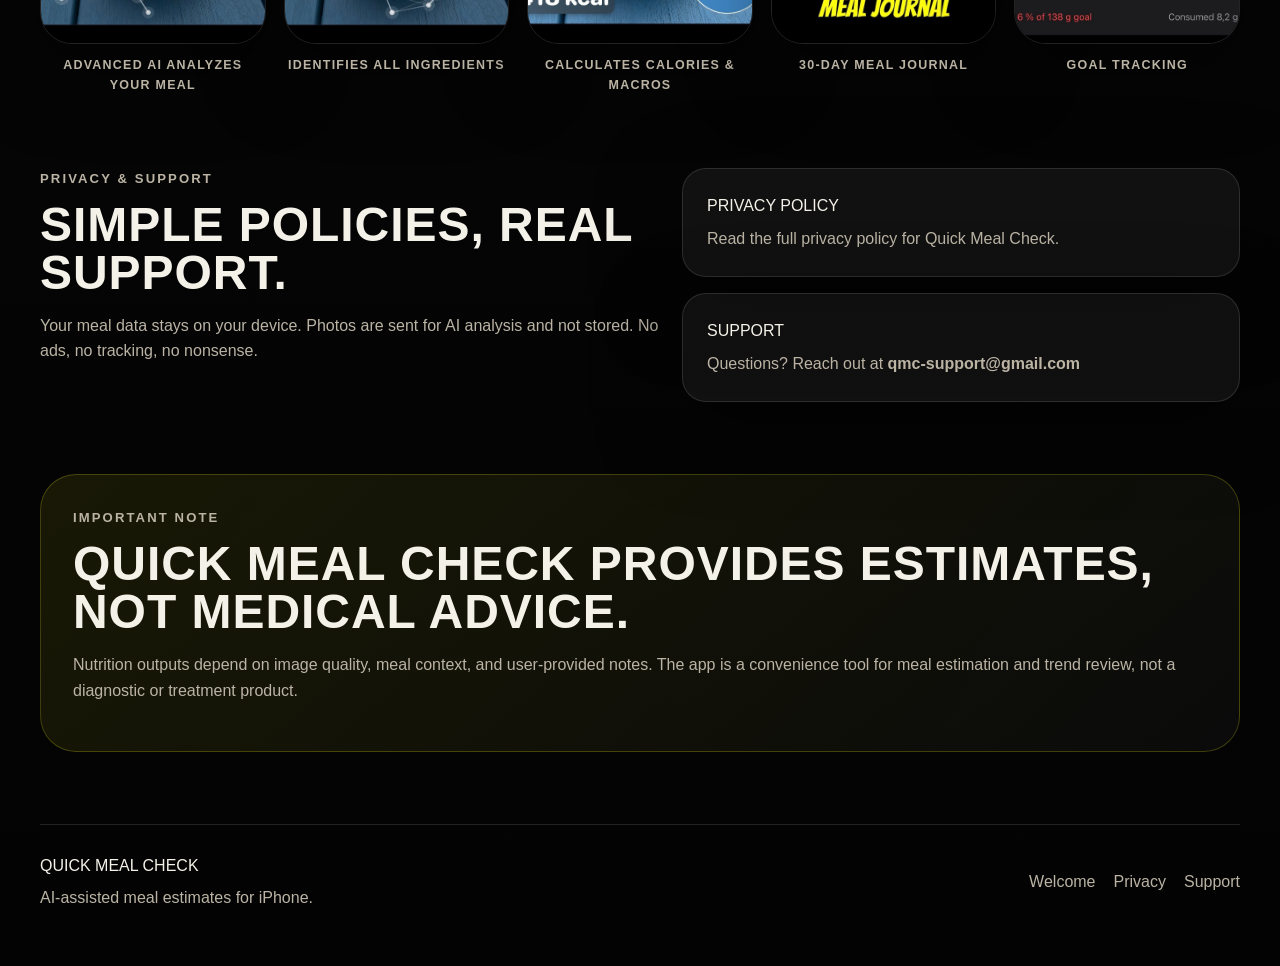
==== commit 53565fdf: "Update welcome photo and analysis limit copy" ====
--- a/apps/quickmealcheck/index.html
+++ b/apps/quickmealcheck/index.html
@@ -33,6 +33,7 @@
                     </div>
                     <ul class="hero-notes">
                         <li>AI-powered meal photo analysis</li>
+                        <li>Up to 50 analyses per day</li>
                         <li>30-day meal journal</li>
                         <li>Goal tracking with BMI &amp; BMR</li>
                     </ul>
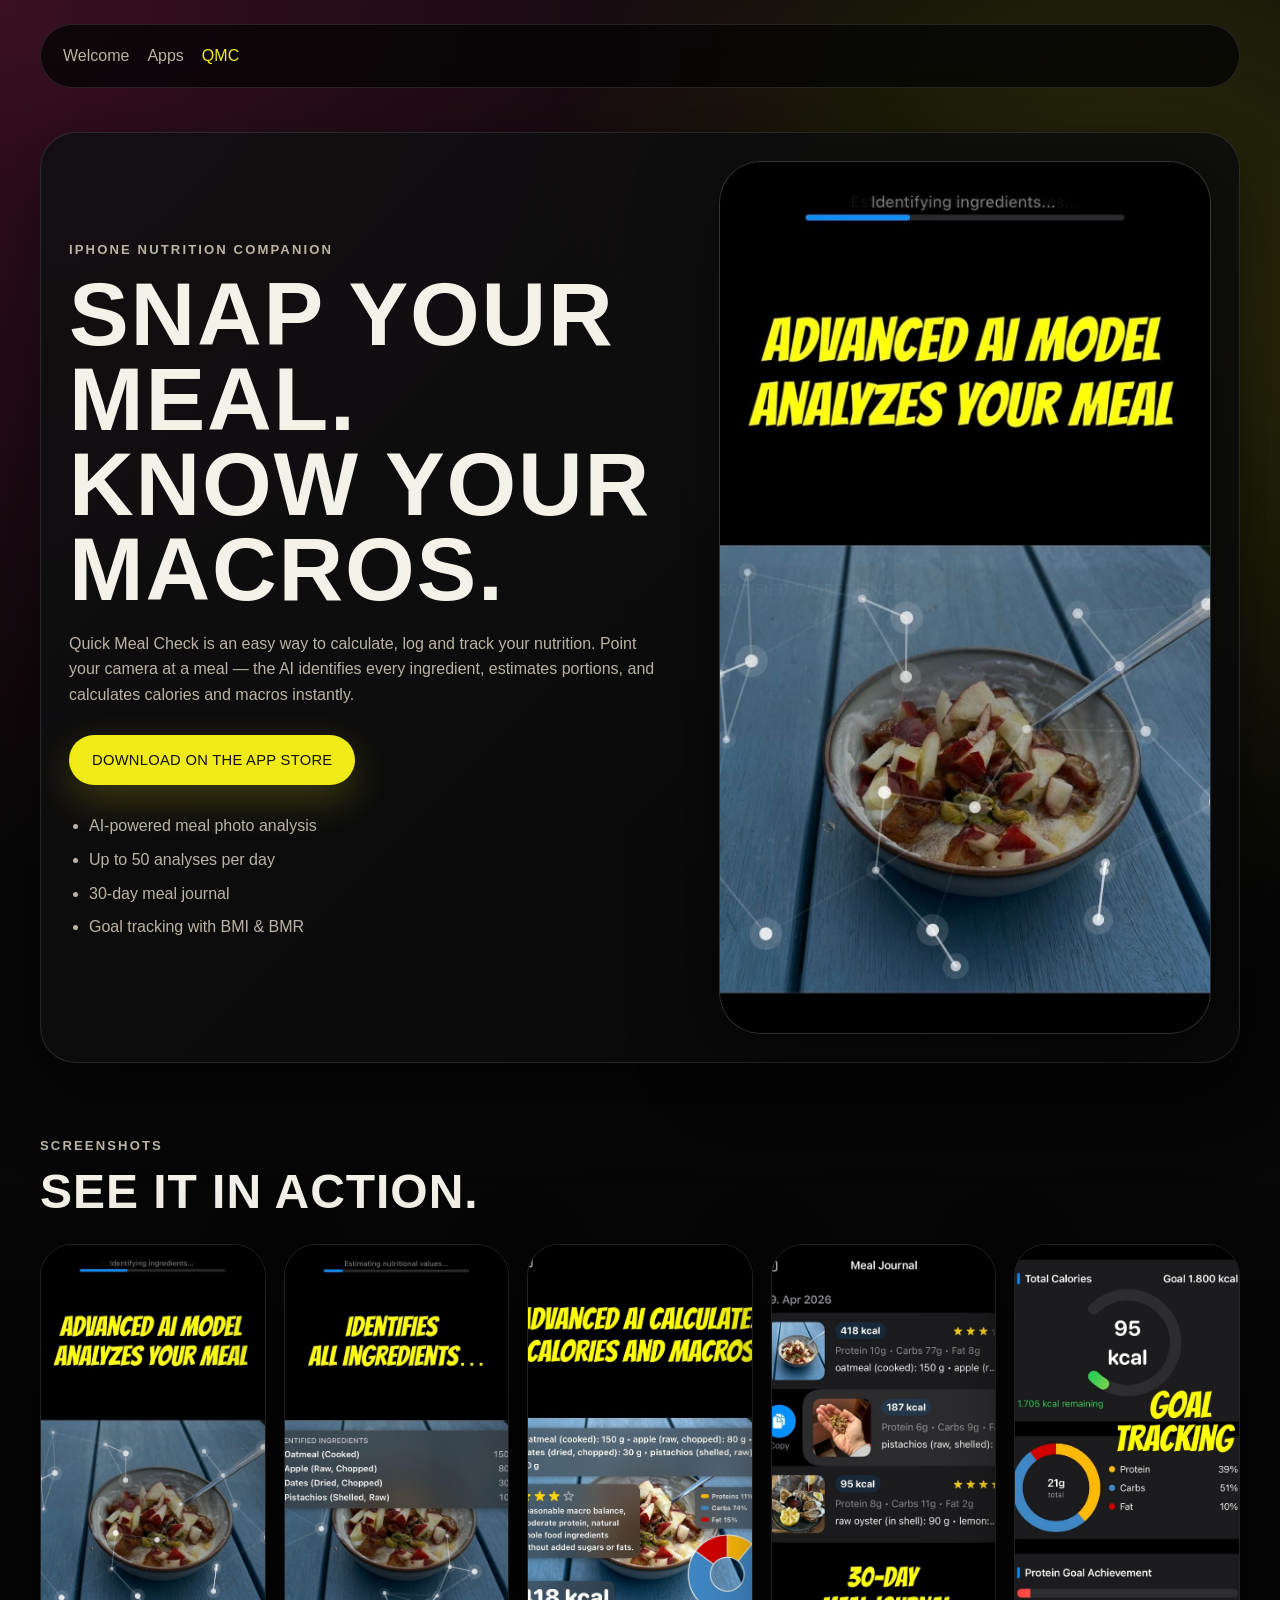
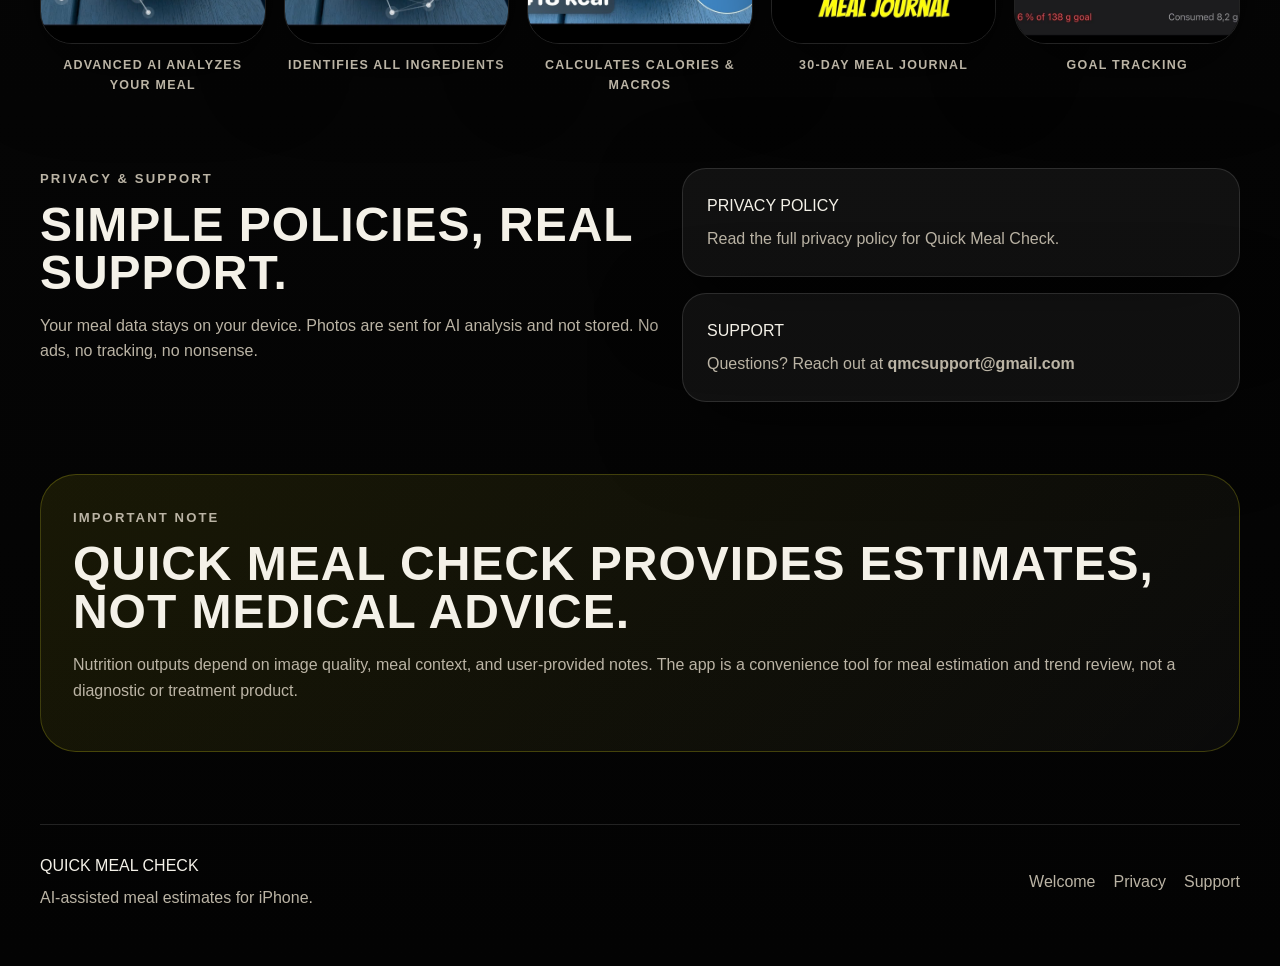
==== commit 11537621: "Update support email to qmcsupport@gmail.com Co-Authored-By: Claude Opus 4.7 <noreply@anthropic.com>" ====
--- a/apps/quickmealcheck/index.html
+++ b/apps/quickmealcheck/index.html
@@ -100,7 +100,7 @@
                     </a>
                     <a class="link-tile" href="support.html">
                         <span class="link-tile-label">Support</span>
-                        <span class="link-tile-text">Questions? Reach out at <strong>qmc-support@gmail.com</strong></span>
+                        <span class="link-tile-text">Questions? Reach out at <strong>qmcsupport@gmail.com</strong></span>
                     </a>
                 </div>
             </section>
